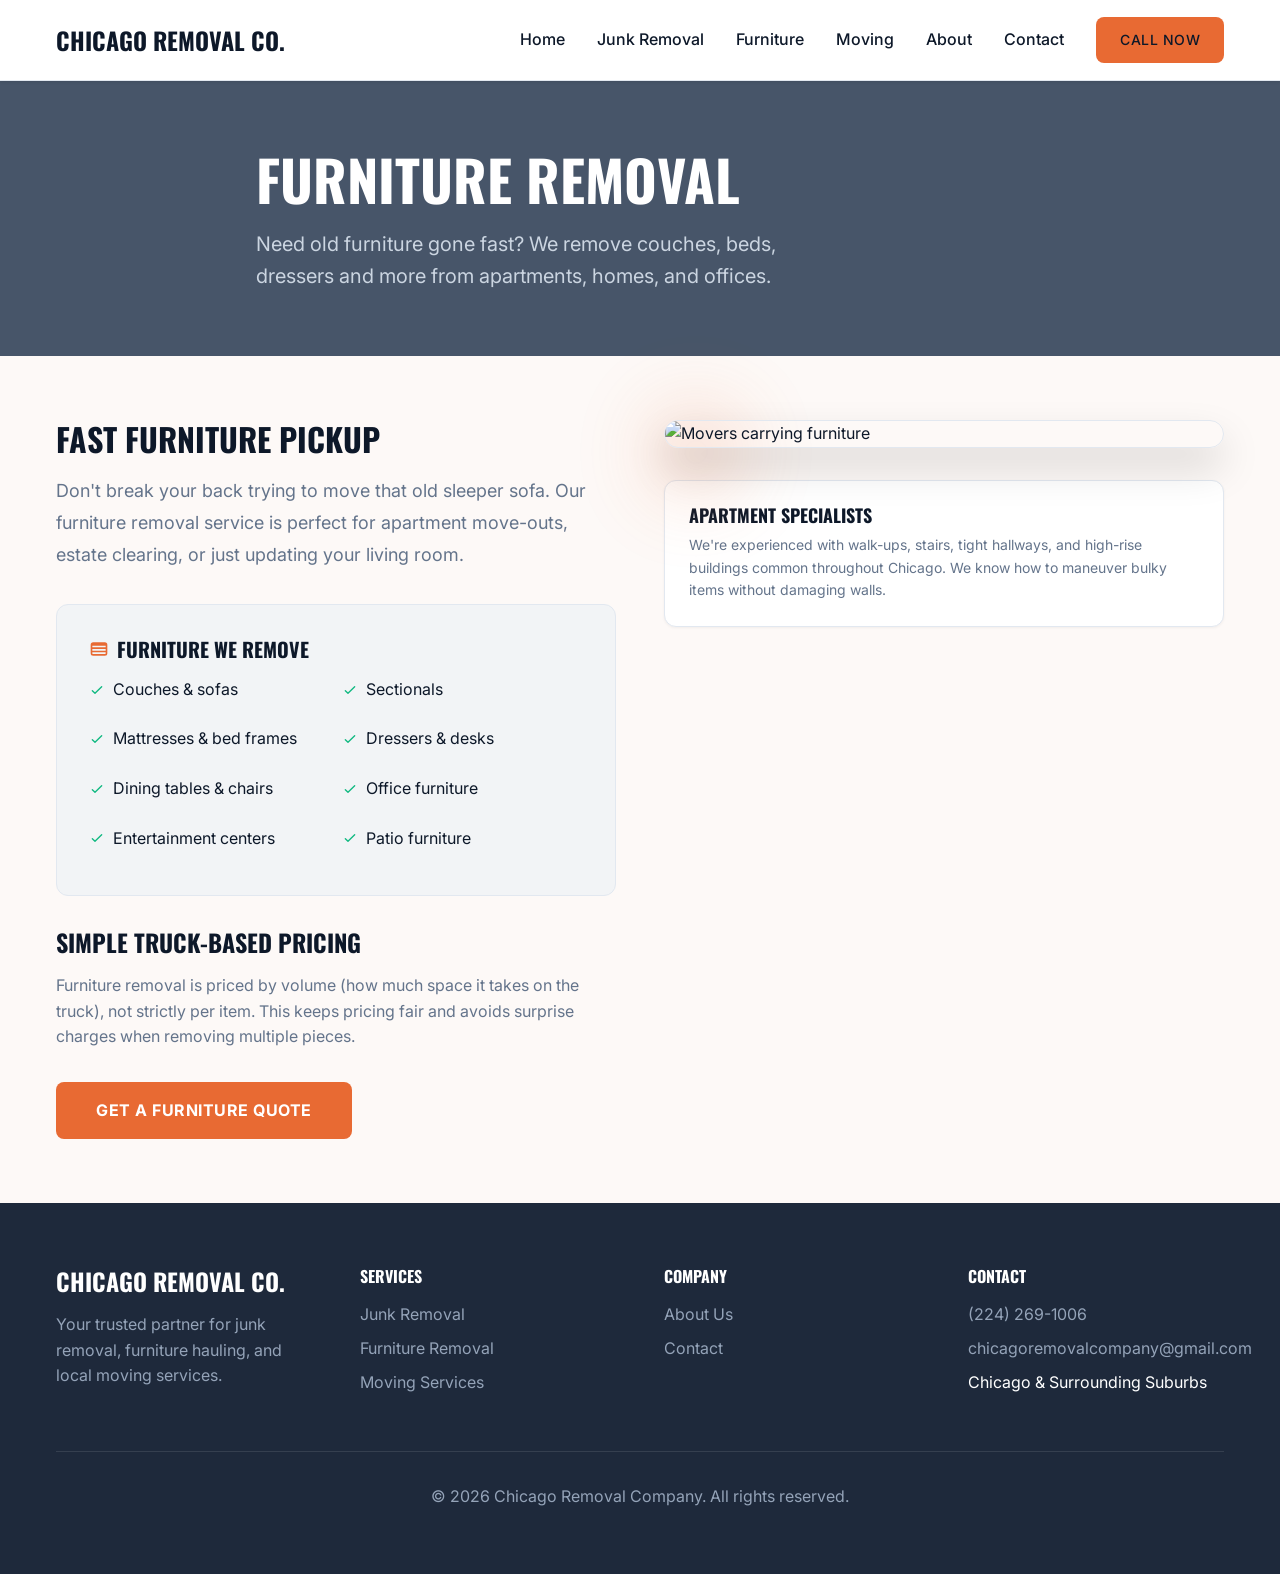
==== chicago-removal-company/public/furniture-removal.html @ 7ed162f1 "Add files via upload" ====
<!DOCTYPE html>
<html lang="en">
<head>
  <meta charset="UTF-8">
  <meta name="viewport" content="width=device-width, initial-scale=1.0">
  <title>Furniture Removal - Chicago Removal Company</title>
  <link rel="stylesheet" href="styles.css">
  <link rel="preconnect" href="https://fonts.googleapis.com">
  <link rel="preconnect" href="https://fonts.gstatic.com" crossorigin>
  <link href="https://fonts.googleapis.com/css2?family=Inter:wght@400;500;600;700&family=Oswald:wght@400;600;700&display=swap" rel="stylesheet">
</head>
<body>
  <!-- Navigation -->
  <nav class="nav">
    <div class="container">
      <div class="nav-content">
        <a href="index.html" class="logo">Chicago Removal Co.</a>
        
        <div class="nav-links desktop-nav">
          <a href="index.html">Home</a>
          <a href="junk-removal.html">Junk Removal</a>
          <a href="furniture-removal.html">Furniture</a>
          <a href="moving-services.html">Moving</a>
          <a href="about.html">About</a>
          <a href="contact.html">Contact</a>
          <a href="tel:2242691006" class="btn btn-primary">Call Now</a>
        </div>

        <button class="mobile-menu-btn" onclick="toggleMobileMenu()">
          <svg width="24" height="24" fill="none" stroke="currentColor" viewBox="0 0 24 24">
            <path stroke-linecap="round" stroke-linejoin="round" stroke-width="2" d="M4 6h16M4 12h16M4 18h16"></path>
          </svg>
        </button>
      </div>

      <div id="mobileMenu" class="mobile-menu hidden">
        <a href="index.html">Home</a>
        <a href="junk-removal.html">Junk Removal</a>
        <a href="furniture-removal.html">Furniture</a>
        <a href="moving-services.html">Moving</a>
        <a href="about.html">About</a>
        <a href="contact.html">Contact</a>
        <a href="tel:2242691006" class="btn btn-primary">Call Now</a>
      </div>
    </div>
  </nav>

  <!-- Page Header -->
  <section class="page-header" style="background-color: #475569;">
    <div class="container page-header-content">
      <h1>Furniture Removal</h1>
      <p style="color: #cbd5e1;">Need old furniture gone fast? We remove couches, beds, dressers and more from apartments, homes, and offices.</p>
    </div>
  </section>

  <!-- Content Section -->
  <div class="content-section">
    <div class="container content-grid">
      <div style="order: 2;">
        <div style="position: relative;">
          <div style="position: absolute; top: -1rem; left: -1rem; width: 96px; height: 96px; background-color: var(--secondary); border-radius: 50%; opacity: 0.2; filter: blur(40px);"></div>
          <div style="border-radius: 1rem; overflow: hidden; box-shadow: 0 20px 40px rgba(0,0,0,0.15); border: 1px solid var(--border); position: relative; z-index: 10;">
            <img src="assets/generated_images/movers_carrying_boxes_in_hallway.png" alt="Movers carrying furniture" style="width: 100%; height: auto; object-fit: cover;">
          </div>
        </div>
        <div class="contact-info-card" style="margin-top: 2rem;">
          <h3 style="font-family: var(--font-heading); font-weight: 700; font-size: 1.125rem; text-transform: uppercase; color: var(--primary); margin-bottom: 0.5rem;">Apartment Specialists</h3>
          <p style="color: var(--muted-foreground); font-size: 0.875rem;">
            We're experienced with walk-ups, stairs, tight hallways, and high-rise buildings common throughout Chicago. We know how to maneuver bulky items without damaging walls.
          </p>
        </div>
      </div>

      <div style="order: 1;">
        <h2 style="font-size: 2rem; font-family: var(--font-heading); text-transform: uppercase; color: var(--primary); margin-bottom: 1rem;">Fast Furniture Pickup</h2>
        <p style="color: var(--muted-foreground); font-size: 1.125rem; line-height: 1.8; margin-bottom: 2rem;">
          Don't break your back trying to move that old sleeper sofa. Our furniture removal service is perfect for apartment move-outs, estate clearing, or just updating your living room.
        </p>

        <div class="content-box">
          <h3>
            <svg width="20" height="20" fill="none" stroke="currentColor" viewBox="0 0 24 24">
              <path stroke-linecap="round" stroke-linejoin="round" stroke-width="2" d="M3 7h18M3 11h18M3 15h18M5 19h14a2 2 0 002-2V7a2 2 0 00-2-2H5a2 2 0 00-2 2v10a2 2 0 002 2z"></path>
            </svg>
            Furniture We Remove
          </h3>
          <ul class="checklist" style="display: grid; grid-template-columns: repeat(auto-fit, minmax(180px, 1fr)); gap: 0.75rem;">
            <li>
              <svg width="16" height="16" fill="none" stroke="currentColor" viewBox="0 0 24 24">
                <path stroke-linecap="round" stroke-linejoin="round" stroke-width="2" d="M5 13l4 4L19 7"></path>
              </svg>
              Couches & sofas
            </li>
            <li>
              <svg width="16" height="16" fill="none" stroke="currentColor" viewBox="0 0 24 24">
                <path stroke-linecap="round" stroke-linejoin="round" stroke-width="2" d="M5 13l4 4L19 7"></path>
              </svg>
              Sectionals
            </li>
            <li>
              <svg width="16" height="16" fill="none" stroke="currentColor" viewBox="0 0 24 24">
                <path stroke-linecap="round" stroke-linejoin="round" stroke-width="2" d="M5 13l4 4L19 7"></path>
              </svg>
              Mattresses & bed frames
            </li>
            <li>
              <svg width="16" height="16" fill="none" stroke="currentColor" viewBox="0 0 24 24">
                <path stroke-linecap="round" stroke-linejoin="round" stroke-width="2" d="M5 13l4 4L19 7"></path>
              </svg>
              Dressers & desks
            </li>
            <li>
              <svg width="16" height="16" fill="none" stroke="currentColor" viewBox="0 0 24 24">
                <path stroke-linecap="round" stroke-linejoin="round" stroke-width="2" d="M5 13l4 4L19 7"></path>
              </svg>
              Dining tables & chairs
            </li>
            <li>
              <svg width="16" height="16" fill="none" stroke="currentColor" viewBox="0 0 24 24">
                <path stroke-linecap="round" stroke-linejoin="round" stroke-width="2" d="M5 13l4 4L19 7"></path>
              </svg>
              Office furniture
            </li>
            <li>
              <svg width="16" height="16" fill="none" stroke="currentColor" viewBox="0 0 24 24">
                <path stroke-linecap="round" stroke-linejoin="round" stroke-width="2" d="M5 13l4 4L19 7"></path>
              </svg>
              Entertainment centers
            </li>
            <li>
              <svg width="16" height="16" fill="none" stroke="currentColor" viewBox="0 0 24 24">
                <path stroke-linecap="round" stroke-linejoin="round" stroke-width="2" d="M5 13l4 4L19 7"></path>
              </svg>
              Patio furniture
            </li>
          </ul>
        </div>

        <div style="margin-top: 2rem;">
          <h2 style="font-size: 1.5rem; font-family: var(--font-heading); text-transform: uppercase; color: var(--primary); margin-bottom: 1rem;">Simple Truck-Based Pricing</h2>
          <p style="color: var(--muted-foreground); margin-bottom: 1rem;">
            Furniture removal is priced by volume (how much space it takes on the truck), not strictly per item. This keeps pricing fair and avoids surprise charges when removing multiple pieces.
          </p>
        </div>

        <div style="margin-top: 2rem;">
          <a href="contact.html" class="btn btn-secondary btn-large">Get a Furniture Quote</a>
        </div>
      </div>
    </div>
  </div>

  <!-- Footer -->
  <footer class="footer">
    <div class="container">
      <div class="footer-grid">
        <div class="footer-col">
          <h3 class="footer-title">Chicago Removal Co.</h3>
          <p class="footer-text">Your trusted partner for junk removal, furniture hauling, and local moving services.</p>
        </div>
        <div class="footer-col">
          <h4 class="footer-heading">Services</h4>
          <ul class="footer-links">
            <li><a href="junk-removal.html">Junk Removal</a></li>
            <li><a href="furniture-removal.html">Furniture Removal</a></li>
            <li><a href="moving-services.html">Moving Services</a></li>
          </ul>
        </div>
        <div class="footer-col">
          <h4 class="footer-heading">Company</h4>
          <ul class="footer-links">
            <li><a href="about.html">About Us</a></li>
            <li><a href="contact.html">Contact</a></li>
          </ul>
        </div>
        <div class="footer-col">
          <h4 class="footer-heading">Contact</h4>
          <ul class="footer-links">
            <li><a href="tel:2242691006">(224) 269-1006</a></li>
            <li><a href="mailto:chicagoremovalcompany@gmail.com">chicagoremovalcompany@gmail.com</a></li>
            <li>Chicago & Surrounding Suburbs</li>
          </ul>
        </div>
      </div>
      <div class="footer-bottom">
        <p>&copy; 2026 Chicago Removal Company. All rights reserved.</p>
      </div>
    </div>
  </footer>

  <script>
    function toggleMobileMenu() {
      const menu = document.getElementById('mobileMenu');
      menu.classList.toggle('hidden');
    }
  </script>
</body>
</html>
---- chicago-removal-company/public/styles.css ----
/* ===========================
   CHICAGO REMOVAL COMPANY CSS
   =========================== */

/* CSS Variables */
:root {
  --primary: #0d1829;
  --primary-light: #1a2b42;
  --secondary: #e86a33;
  --secondary-dark: #d25a28;
  --background: #fdf9f7;
  --foreground: #0d1829;
  --muted: #f2f4f6;
  --muted-foreground: #64748b;
  --border: #e2e8f0;
  --white: #ffffff;
  --black: #000000;
  
  --font-sans: 'Inter', sans-serif;
  --font-heading: 'Oswald', sans-serif;
}

/* Reset & Base Styles */
* {
  margin: 0;
  padding: 0;
  box-sizing: border-box;
}

body {
  font-family: var(--font-sans);
  background-color: var(--background);
  color: var(--foreground);
  line-height: 1.6;
  -webkit-font-smoothing: antialiased;
}

h1, h2, h3, h4, h5, h6 {
  font-family: var(--font-heading);
  text-transform: uppercase;
  font-weight: 700;
  line-height: 1.2;
}

a {
  text-decoration: none;
  color: inherit;
}

img {
  max-width: 100%;
  height: auto;
  display: block;
}

/* Container */
.container {
  max-width: 1200px;
  margin: 0 auto;
  padding: 0 1rem;
}

/* Navigation */
.nav {
  background-color: var(--white);
  border-bottom: 1px solid var(--border);
  position: sticky;
  top: 0;
  z-index: 1000;
  box-shadow: 0 1px 3px rgba(0,0,0,0.1);
}

.nav-content {
  display: flex;
  align-items: center;
  justify-content: space-between;
  height: 80px;
}

.logo {
  font-family: var(--font-heading);
  font-size: 1.5rem;
  font-weight: 700;
  text-transform: uppercase;
  color: var(--primary);
}

.nav-links {
  display: flex;
  align-items: center;
  gap: 2rem;
}

.nav-links a {
  font-weight: 500;
  color: var(--foreground);
  transition: color 0.3s;
}

.nav-links a:hover {
  color: var(--secondary);
}

.mobile-menu-btn {
  display: none;
  background: none;
  border: none;
  cursor: pointer;
  color: var(--foreground);
}

.mobile-menu {
  display: none;
  flex-direction: column;
  gap: 1rem;
  padding: 1rem 0;
}

.mobile-menu a {
  padding: 0.5rem 0;
  color: var(--foreground);
  font-weight: 500;
}

.mobile-menu.hidden {
  display: none;
}

/* Buttons */
.btn {
  display: inline-flex;
  align-items: center;
  gap: 0.5rem;
  padding: 0.75rem 1.5rem;
  font-weight: 700;
  text-transform: uppercase;
  border-radius: 0.5rem;
  transition: all 0.3s;
  cursor: pointer;
  border: none;
  font-size: 0.875rem;
  letter-spacing: 0.5px;
}

.btn-primary {
  background-color: var(--secondary);
  color: var(--white);
}

.btn-primary:hover {
  background-color: var(--secondary-dark);
}

.btn-secondary {
  background-color: var(--secondary);
  color: var(--white);
}

.btn-secondary:hover {
  background-color: var(--secondary-dark);
  transform: scale(1.05);
}

.btn-outline {
  background-color: transparent;
  color: var(--primary);
  border: 2px solid var(--primary);
}

.btn-outline:hover {
  background-color: var(--primary);
  color: var(--white);
}

.btn-outline-white {
  background-color: rgba(255,255,255,0.1);
  color: var(--white);
  border: 2px solid rgba(255,255,255,0.3);
  backdrop-filter: blur(10px);
}

.btn-outline-white:hover {
  background-color: var(--white);
  color: var(--primary);
}

.btn-large {
  padding: 1rem 2.5rem;
  font-size: 1rem;
}

/* Hero Section */
.hero {
  position: relative;
  min-height: 85vh;
  display: flex;
  align-items: center;
  background-color: #1e293b;
  background-image: linear-gradient(to right, rgba(13, 24, 41, 0.9), rgba(13, 24, 41, 0.6));
  color: var(--white);
  overflow: hidden;
}

.hero-overlay {
  position: absolute;
  inset: 0;
  background: linear-gradient(to right, #1e293b 0%, rgba(30, 41, 59, 0.6) 100%);
  z-index: 1;
}

.hero-content {
  position: relative;
  z-index: 10;
  max-width: 900px;
  padding: 3rem 1rem;
}

.badge {
  display: inline-flex;
  align-items: center;
  gap: 0.5rem;
  padding: 0.5rem 1rem;
  background-color: rgba(232, 106, 51, 0.2);
  border: 1px solid rgba(232, 106, 51, 0.3);
  border-radius: 50px;
  color: var(--secondary);
  font-size: 0.875rem;
  font-weight: 700;
  text-transform: uppercase;
  letter-spacing: 1px;
  margin-bottom: 1.5rem;
}

.hero-title {
  font-size: 4rem;
  font-weight: 700;
  margin-bottom: 1.5rem;
  line-height: 0.9;
}

.text-secondary {
  color: var(--secondary);
}

.hero-subtitle {
  font-size: 1.5rem;
  color: rgba(255, 255, 255, 0.9);
  margin-bottom: 2.5rem;
  max-width: 600px;
  font-weight: 500;
  line-height: 1.6;
}

.hero-buttons {
  display: flex;
  flex-wrap: wrap;
  gap: 1rem;
}

/* Stats Bar */
.stats-bar {
  background-color: var(--primary);
  padding: 2rem 0;
  border-bottom: 1px solid rgba(255,255,255,0.1);
}

.stats-grid {
  display: grid;
  grid-template-columns: repeat(auto-fit, minmax(250px, 1fr));
  gap: 2rem;
}

.stat-item {
  display: flex;
  align-items: center;
  gap: 1rem;
  color: var(--white);
}

.stat-item svg {
  color: var(--secondary);
  flex-shrink: 0;
}

.stat-title {
  font-family: var(--font-heading);
  font-weight: 700;
  text-transform: uppercase;
  font-size: 1.25rem;
  line-height: 1;
}

.stat-subtitle {
  font-size: 0.75rem;
  color: #94a3b8;
  text-transform: uppercase;
  letter-spacing: 0.5px;
}

/* Services Section */
.services-section {
  padding: 6rem 0;
  background-color: #f8fafc;
  border-top: 1px solid var(--border);
  border-bottom: 1px solid var(--border);
}

.section-header {
  display: flex;
  justify-content: space-between;
  align-items: flex-end;
  margin-bottom: 4rem;
  flex-wrap: wrap;
  gap: 2rem;
}

.section-title {
  font-size: 3rem;
  color: var(--primary);
  margin-bottom: 1rem;
}

.section-subtitle {
  font-size: 1.125rem;
  color: var(--muted-foreground);
  max-width: 600px;
}

.services-grid {
  display: grid;
  grid-template-columns: repeat(auto-fit, minmax(300px, 1fr));
  gap: 2.5rem;
}

.service-card {
  background-color: var(--white);
  padding: 2.5rem;
  border-radius: 1rem;
  border: 1px solid rgba(226, 232, 240, 0.5);
  box-shadow: 0 1px 3px rgba(0,0,0,0.05);
  transition: all 0.5s;
  display: block;
}

.service-card:hover {
  box-shadow: 0 20px 40px rgba(0,0,0,0.1);
  transform: translateY(-8px);
}

.service-icon {
  width: 64px;
  height: 64px;
  border-radius: 0.75rem;
  background-color: rgba(232, 106, 51, 0.1);
  display: flex;
  align-items: center;
  justify-content: center;
  margin-bottom: 2rem;
  transition: all 0.5s;
}

.service-card:hover .service-icon {
  background-color: var(--secondary);
  transform: rotate(6deg);
}

.service-icon svg {
  color: var(--secondary);
  transition: color 0.5s;
}

.service-card:hover .service-icon svg {
  color: var(--white);
}

.service-title {
  font-size: 1.5rem;
  color: var(--primary);
  margin-bottom: 1rem;
}

.service-description {
  color: var(--muted-foreground);
  margin-bottom: 1.5rem;
  line-height: 1.6;
}

.service-link {
  color: var(--secondary);
  font-weight: 700;
  text-transform: uppercase;
  font-size: 0.875rem;
  letter-spacing: 1px;
  display: flex;
  align-items: center;
  gap: 0.5rem;
}

/* CTA Section */
.cta-section {
  padding: 5rem 0;
}

.cta-card {
  background-color: var(--primary);
  border-radius: 1.5rem;
  padding: 5rem 2rem;
  text-align: center;
  color: var(--white);
  position: relative;
  overflow: hidden;
}

.cta-card::before,
.cta-card::after {
  content: '';
  position: absolute;
  width: 256px;
  height: 256px;
  background-color: rgba(232, 106, 51, 0.1);
  border-radius: 50%;
  filter: blur(80px);
}

.cta-card::before {
  top: 0;
  left: 0;
  transform: translate(-50%, -50%);
}

.cta-card::after {
  bottom: 0;
  right: 0;
  transform: translate(50%, 50%);
}

.cta-title {
  font-size: 3.5rem;
  margin-bottom: 1rem;
  position: relative;
  z-index: 10;
}

.cta-subtitle {
  font-size: 1.25rem;
  color: rgba(255, 255, 255, 0.8);
  margin-bottom: 2rem;
  position: relative;
  z-index: 10;
}

.cta-buttons {
  display: flex;
  justify-content: center;
  flex-wrap: wrap;
  gap: 1rem;
  position: relative;
  z-index: 10;
}

/* Footer */
.footer {
  background-color: #1e293b;
  color: var(--white);
  padding: 4rem 0;
}

.footer-grid {
  display: grid;
  grid-template-columns: repeat(auto-fit, minmax(250px, 1fr));
  gap: 3rem;
  margin-bottom: 3rem;
}

.footer-col {
  /* Column styles */
}

.footer-title {
  font-size: 1.5rem;
  margin-bottom: 1rem;
}

.footer-text {
  color: #94a3b8;
  line-height: 1.6;
}

.footer-heading {
  font-family: var(--font-heading);
  font-weight: 700;
  text-transform: uppercase;
  margin-bottom: 1rem;
}

.footer-links {
  list-style: none;
}

.footer-links li {
  margin-bottom: 0.5rem;
}

.footer-links a {
  color: #94a3b8;
  transition: color 0.3s;
}

.footer-links a:hover {
  color: var(--secondary);
}

.footer-bottom {
  border-top: 1px solid rgba(255,255,255,0.1);
  padding-top: 2rem;
  text-align: center;
  color: #94a3b8;
}

/* Page Header */
.page-header {
  background-color: var(--primary);
  color: var(--white);
  padding: 4rem 0;
  position: relative;
  overflow: hidden;
}

.page-header-content {
  position: relative;
  z-index: 10;
  max-width: 800px;
}

.page-header h1 {
  font-size: 3.5rem;
  margin-bottom: 1rem;
}

.page-header p {
  font-size: 1.25rem;
  color: rgba(255, 255, 255, 0.9);
  max-width: 600px;
}

/* Content Section */
.content-section {
  padding: 4rem 0;
}

.content-grid {
  display: grid;
  grid-template-columns: repeat(auto-fit, minmax(300px, 1fr));
  gap: 3rem;
  align-items: start;
}

.content-box {
  background-color: var(--muted);
  padding: 2rem;
  border-radius: 0.75rem;
  border: 1px solid var(--border);
}

.content-box h3 {
  font-size: 1.25rem;
  color: var(--primary);
  margin-bottom: 1rem;
  display: flex;
  align-items: center;
  gap: 0.5rem;
}

.content-box svg {
  color: var(--secondary);
}

.checklist {
  list-style: none;
}

.checklist li {
  display: flex;
  align-items: center;
  gap: 0.5rem;
  margin-bottom: 0.75rem;
  color: var(--foreground);
}

.checklist svg {
  color: #10b981;
  flex-shrink: 0;
}

/* Form Styles */
.form-group {
  margin-bottom: 1.5rem;
}

.form-label {
  display: block;
  font-weight: 500;
  margin-bottom: 0.5rem;
  font-size: 0.875rem;
}

.form-input,
.form-textarea,
.form-select {
  width: 100%;
  padding: 0.75rem 1rem;
  border: 1px solid var(--border);
  border-radius: 0.5rem;
  font-family: var(--font-sans);
  font-size: 1rem;
  transition: all 0.3s;
}

.form-input:focus,
.form-textarea:focus,
.form-select:focus {
  outline: none;
  border-color: var(--secondary);
  box-shadow: 0 0 0 3px rgba(232, 106, 51, 0.1);
}

.form-textarea {
  resize: vertical;
  min-height: 120px;
}

/* Contact Info Cards */
.contact-info-card {
  background-color: var(--white);
  border-radius: 0.75rem;
  border: 1px solid var(--border);
  padding: 1.5rem;
  box-shadow: 0 1px 3px rgba(0,0,0,0.05);
}

.contact-item {
  display: flex;
  gap: 1rem;
  align-items: flex-start;
  margin-bottom: 1.5rem;
}

.contact-item:last-child {
  margin-bottom: 0;
}

.contact-icon {
  width: 40px;
  height: 40px;
  border-radius: 50%;
  background-color: rgba(232, 106, 51, 0.1);
  display: flex;
  align-items: center;
  justify-content: center;
  flex-shrink: 0;
}

.contact-icon svg {
  color: var(--secondary);
}

.contact-details h3 {
  font-size: 1.125rem;
  margin-bottom: 0.25rem;
  color: var(--primary);
}

.contact-details p {
  color: var(--muted-foreground);
  font-size: 0.875rem;
}

.contact-details a {
  color: var(--primary);
  font-weight: 700;
  font-size: 1.5rem;
  transition: color 0.3s;
}

.contact-details a:hover {
  color: var(--secondary);
}

/* Utility Classes */
.text-center {
  text-align: center;
}

.mb-1 { margin-bottom: 0.5rem; }
.mb-2 { margin-bottom: 1rem; }
.mb-3 { margin-bottom: 1.5rem; }
.mb-4 { margin-bottom: 2rem; }
.mb-6 { margin-bottom: 3rem; }

.mt-1 { margin-top: 0.5rem; }
.mt-2 { margin-top: 1rem; }
.mt-3 { margin-top: 1.5rem; }
.mt-4 { margin-top: 2rem; }

.hidden {
  display: none;
}

/* Responsive Design */
@media (max-width: 768px) {
  .desktop-nav {
    display: none;
  }
  
  .mobile-menu-btn {
    display: block;
  }
  
  .mobile-menu {
    display: flex;
  }
  
  .hero-title {
    font-size: 2.5rem;
  }
  
  .hero-subtitle {
    font-size: 1.125rem;
  }
  
  .section-title {
    font-size: 2rem;
  }
  
  .cta-title {
    font-size: 2rem;
  }
  
  .page-header h1 {
    font-size: 2.5rem;
  }
  
  .stats-grid {
    grid-template-columns: 1fr;
  }
  
  .hero-buttons,
  .cta-buttons {
    flex-direction: column;
    align-items: stretch;
  }
  
  .btn {
    width: 100%;
    justify-content: center;
  }
}
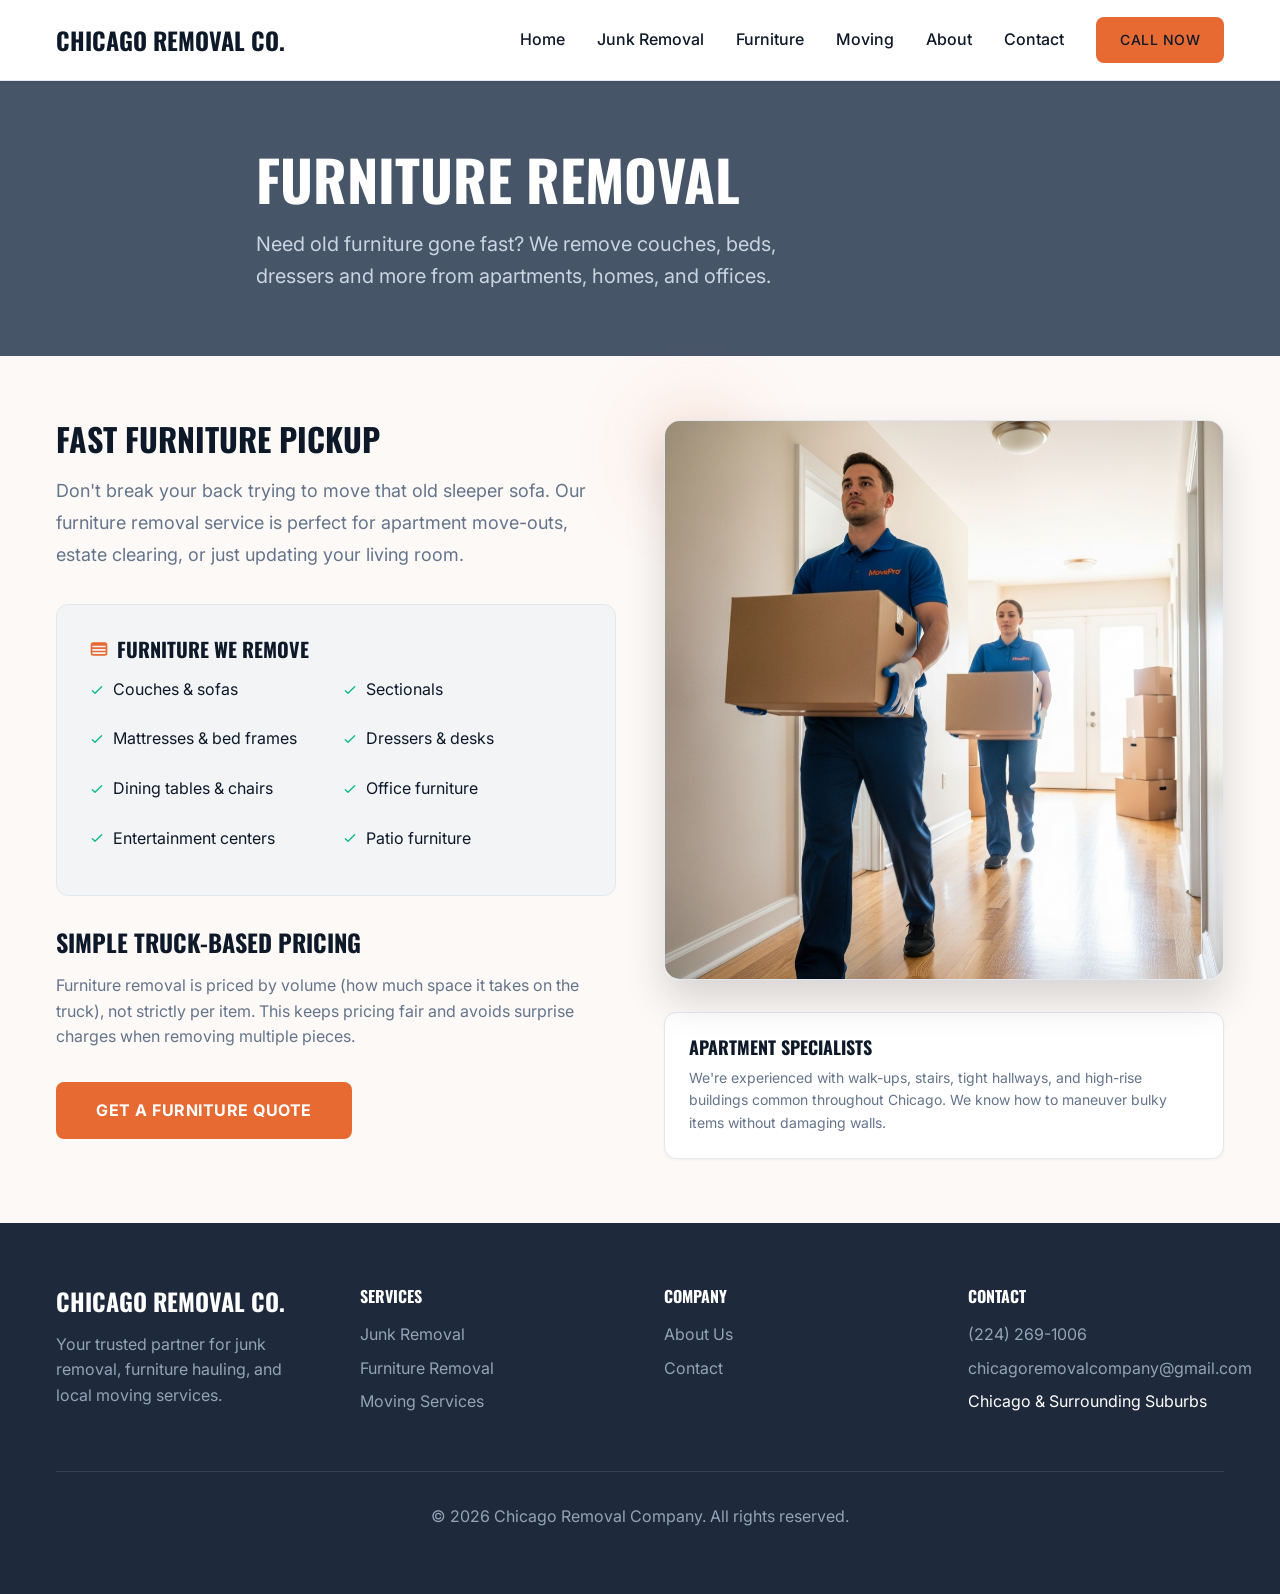
==== commit 7b136f91: "Update image source for movers carrying boxes" ====
--- a/chicago-removal-company/public/furniture-removal.html
+++ b/chicago-removal-company/public/furniture-removal.html
@@ -60,7 +60,7 @@
         <div style="position: relative;">
           <div style="position: absolute; top: -1rem; left: -1rem; width: 96px; height: 96px; background-color: var(--secondary); border-radius: 50%; opacity: 0.2; filter: blur(40px);"></div>
           <div style="border-radius: 1rem; overflow: hidden; box-shadow: 0 20px 40px rgba(0,0,0,0.15); border: 1px solid var(--border); position: relative; z-index: 10;">
-            <img src="assets/generated_images/movers_carrying_boxes_in_hallway.png" alt="Movers carrying furniture" style="width: 100%; height: auto; object-fit: cover;">
+            <img src="assets/movers_carrying_boxes_in_hallway.png" alt="Movers carrying furniture" style="width: 100%; height: auto; object-fit: cover;">
           </div>
         </div>
         <div class="contact-info-card" style="margin-top: 2rem;">
@@ -195,4 +195,4 @@
     }
   </script>
 </body>
-</html>+</html>
